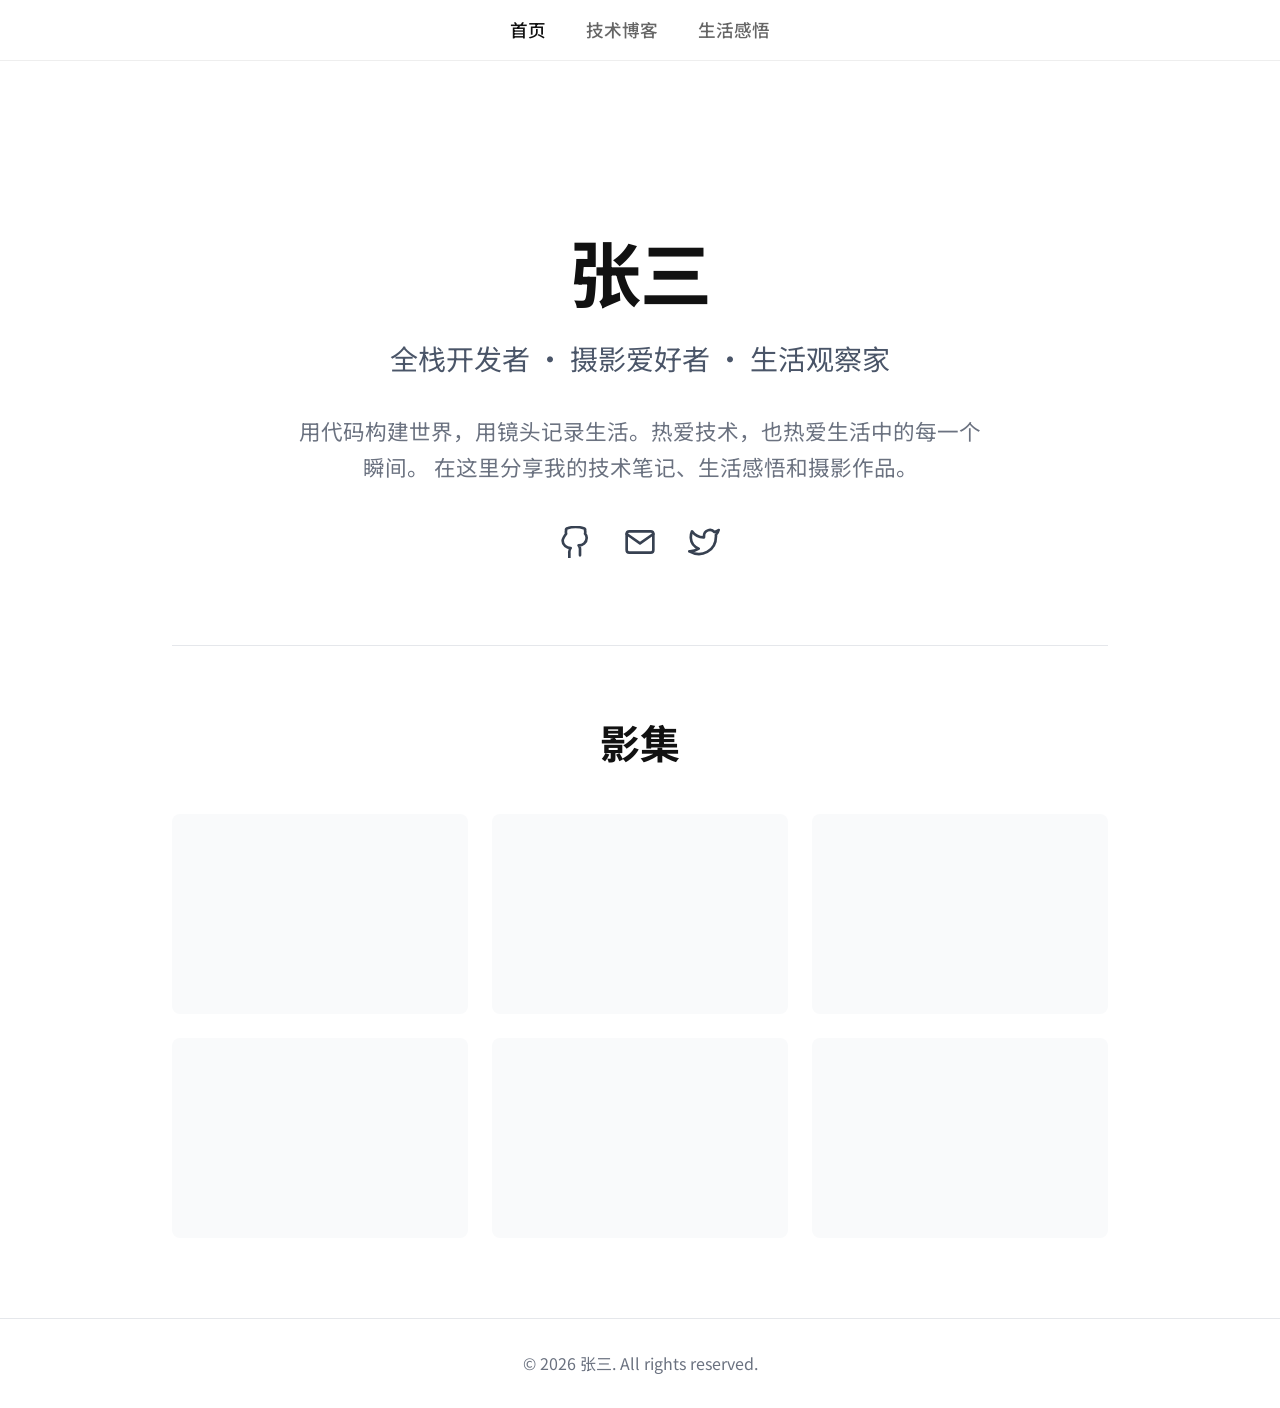
==== index.html @ 85fc8ad5 "Initial commit: 完成个人网站基础框架 - 首页+博客+生活页三种风格" ====
<!DOCTYPE html>
<html lang="zh-CN">
<head>
    <meta charset="UTF-8">
    <meta name="viewport" content="width=device-width, initial-scale=1.0">
    <title>张三 - 个人主页</title>
    <link rel="stylesheet" href="css/main.css">
    <link rel="preconnect" href="https://fonts.googleapis.com">
    <link rel="preconnect" href="https://fonts.gstatic.com" crossorigin>
    <link href="https://fonts.googleapis.com/css2?family=Noto+Sans+SC:wght@300;400;700&display=swap" rel="stylesheet">
</head>
<body>
    <nav class="navbar">
        <div class="nav-container">
            <a href="index.html" class="nav-link active">首页</a>
            <a href="blog.html" class="nav-link">技术博客</a>
            <a href="life.html" class="nav-link">生活感悟</a>
        </div>
    </nav>

    <main class="container">
        <section class="hero">
            <div class="avatar">
                <img src="https://images.unsplash.com/photo-1494790108377-be9c29b29330?w=200&h=200&fit=crop&crop=face" alt="头像">
            </div>
            <h1 class="name">张三</h1>
            <p class="title">全栈开发者 · 摄影爱好者 · 生活观察家</p>
            <p class="bio">
                用代码构建世界，用镜头记录生活。热爱技术，也热爱生活中的每一个瞬间。
                在这里分享我的技术笔记、生活感悟和摄影作品。
            </p>
            <div class="social-links">
                <a href="https://github.com" target="_blank" aria-label="GitHub">
                    <svg width="32" height="32" viewBox="0 0 24 24" fill="none" stroke="currentColor" stroke-width="2" stroke-linecap="round" stroke-linejoin="round">
                        <path d="M15 22v-4a4.8 4.8 0 0 0-1-3.5c3 0 6-2 6-5.5.08-1.25-.49-2.34-1.21-3.21a5.36 5.36 0 0 0 0-2.63c.16-.48-.02-1-.44-1.35-2.1-.66-4.37-1.08-6.66-1.08-2.3 0-4.57.42-6.66 1.08-.42.35-.6.87-.44 1.35a5.36 5.36 0 0 0 0 2.63C2.49 8.66 2 9.75 2 11c0 3.5 3 5.5 6 5.5a4.8 4.8 0 0 0-1 3.5v4"></path>
                    </svg>
                </a>
                <a href="mailto:example@email.com" aria-label="Email">
                    <svg width="32" height="32" viewBox="0 0 24 24" fill="none" stroke="currentColor" stroke-width="2" stroke-linecap="round" stroke-linejoin="round">
                        <path d="M4 4h16c1.1 0 2 .9 2 2v12c0 1.1-.9 2-2 2H4c-1.1 0-2-.9-2-2V6c0-1.1.9-2 2-2z"></path>
                        <polyline points="22,6 12,13 2,6"></polyline>
                    </svg>
                </a>
                <a href="https://twitter.com" target="_blank" aria-label="Twitter">
                    <svg width="32" height="32" viewBox="0 0 24 24" fill="none" stroke="currentColor" stroke-width="2" stroke-linecap="round" stroke-linejoin="round">
                        <path d="M23 3a10.9 10.9 0 0 1-3.14 1.53 4.48 4.48 0 0 0-7.86 3v1A10.66 10.66 0 0 1 3 4s-4 9 5 13a11.64 11.64 0 0 1-7 2c9 5 20 0 20-11.5a4.5 4.5 0 0 0-.08-.83A7.72 7.72 0 0 0 23 3z"></path>
                    </svg>
                </a>
            </div>
        </section>

        <hr class="divider">

        <section class="gallery-section">
            <h2 class="section-title">影集</h2>
            <div class="gallery-grid">
                <div class="gallery-item">
                    <img src="https://images.unsplash.com/photo-1452587925148-ce544e77e70d?w=600&h=400&fit=crop" alt="摄影作品1">
                </div>
                <div class="gallery-item">
                    <img src="https://images.unsplash.com/photo-1514525253440-b393452e8d26?w=600&h=400&fit=crop" alt="摄影作品2">
                </div>
                <div class="gallery-item">
                    <img src="https://images.unsplash.com/photo-1518844113135-26f69707d73b?w=600&h=400&fit=crop" alt="摄影作品3">
                </div>
                <div class="gallery-item">
                    <img src="https://images.unsplash.com/photo-1541963463532-d68292c34b19?w=600&h=400&fit=crop" alt="摄影作品4">
                </div>
                <div class="gallery-item">
                    <img src="https://images.unsplash.com/photo-1470252649378-9c29740c9fa8?w=600&h=400&fit=crop" alt="摄影作品5">
                </div>
                <div class="gallery-item">
                    <img src="https://images.unsplash.com/photo-1525088403872-60aa7cda3b0b?w=600&h=400&fit=crop" alt="摄影作品6">
                </div>
            </div>
        </section>
    </main>

    <footer class="footer">
        <p>&copy; 2026 张三. All rights reserved.</p>
    </footer>

    <script src="js/main.js"></script>
</body>
</html>
---- css/main.css ----
* {
    margin: 0;
    padding: 0;
    box-sizing: border-box;
}

body {
    font-family: 'Noto Sans SC', -apple-system, BlinkMacSystemFont, 'Segoe UI', Roboto, sans-serif;
    line-height: 1.6;
    color: #111111;
    background-color: #ffffff;
    min-height: 100vh;
}

/* 导航栏 */
.navbar {
    border-bottom: 1px solid #eeeeee;
    background-color: #ffffff;
    position: sticky;
    top: 0;
    z-index: 100;
}

.nav-container {
    max-width: 1000px;
    margin: 0 auto;
    padding: 1rem 2rem;
    display: flex;
    justify-content: center;
    gap: 2.5rem;
}

.nav-link {
    text-decoration: none;
    color: #666666;
    font-weight: 500;
    font-size: 1.1rem;
    transition: color 0.2s ease;
}

.nav-link:hover,
.nav-link.active {
    color: #111111;
}

/* 容器 */
.container {
    max-width: 1000px;
    margin: 0 auto;
    padding: 2rem;
}

/* Hero 区域 */
.hero {
    text-align: center;
    padding: 3rem 0 2rem;
    max-width: 700px;
    margin: 0 auto;
}

.avatar {
    margin-bottom: 2.5rem;
}

.avatar img {
    width: 140px;
    height: 140px;
    border-radius: 50%;
    object-fit: cover;
    border: 3px solid #f5f5f5;
}

.name {
    font-size: 4.5rem;
    font-weight: 700;
    margin-bottom: 0.5rem;
    letter-spacing: -0.02em;
}

.title {
    font-size: 1.75rem;
    color: #4a5568;
    font-weight: 400;
    margin-bottom: 2rem;
}

.bio {
    font-size: 1.35rem;
    color: #6b7280;
    line-height: 1.7;
    margin-bottom: 2.5rem;
}

/* 社交链接 */
.social-links {
    display: flex;
    justify-content: center;
    gap: 2rem;
}

.social-links a {
    color: #374151;
    transition: color 0.2s ease;
}

.social-links a:hover {
    color: #111111;
}

/* 分隔线 */
.divider {
    border: none;
    border-top: 1px solid #e5e7eb;
    margin: 3rem 0;
}

/* 影集画廊 */
.gallery-section {
    padding: 1rem 0 3rem;
}

.section-title {
    font-size: 2.5rem;
    font-weight: 700;
    text-align: center;
    margin-bottom: 2.5rem;
}

.gallery-grid {
    display: grid;
    grid-template-columns: repeat(auto-fill, minmax(280px, 1fr));
    gap: 1.5rem;
}

.gallery-item {
    border-radius: 8px;
    overflow: hidden;
    background-color: #f9fafb;
    transition: transform 0.3s ease, box-shadow 0.3s ease;
}

.gallery-item:hover {
    transform: translateY(-4px);
    box-shadow: 0 10px 25px -5px rgba(0, 0, 0, 0.1);
}

.gallery-item img {
    width: 100%;
    height: 200px;
    object-fit: cover;
    display: block;
}

/* 页脚 */
.footer {
    text-align: center;
    padding: 2rem;
    color: #6b7280;
    border-top: 1px solid #e5e7eb;
}

/* 响应式 */
@media (max-width: 768px) {
    .nav-container {
        padding: 1rem;
        gap: 1.5rem;
    }

    .container {
        padding: 1rem;
    }

    .name {
        font-size: 3rem;
    }

    .title {
        font-size: 1.3rem;
    }

    .bio {
        font-size: 1.1rem;
    }

    .section-title {
        font-size: 2rem;
    }

    .gallery-grid {
        grid-template-columns: 1fr;
    }
}
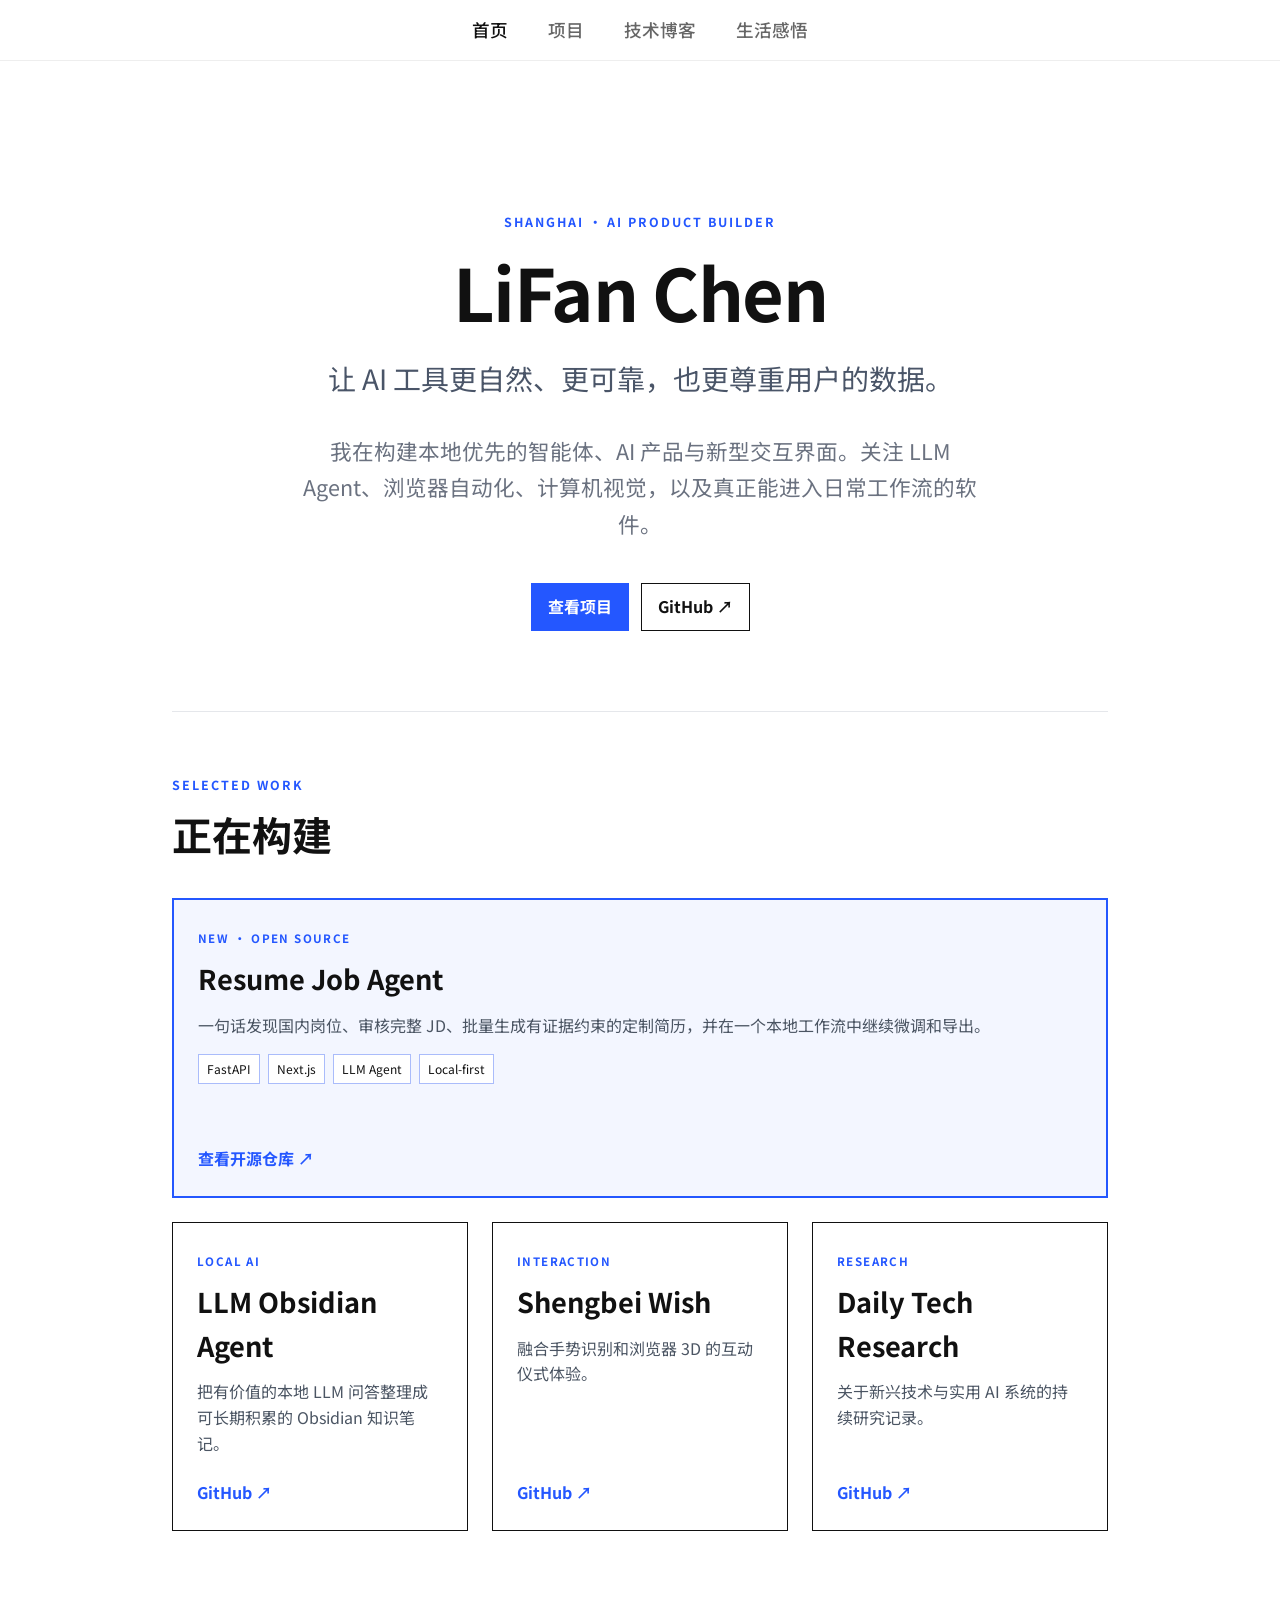
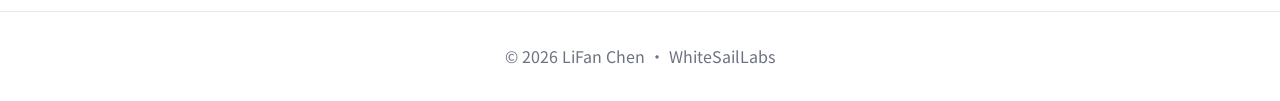
==== commit 64febd15: "feat: add Resume Job Agent to personal site" ====
--- a/index.html
+++ b/index.html
@@ -3,16 +3,18 @@
 <head>
     <meta charset="UTF-8">
     <meta name="viewport" content="width=device-width, initial-scale=1.0">
-    <title>张三 - 个人主页</title>
+    <meta name="description" content="LiFan Chen / WhiteSailLabs — AI 产品与本地优先 Agent 项目。">
+    <title>LiFan Chen · WhiteSailLabs</title>
     <link rel="stylesheet" href="css/main.css">
     <link rel="preconnect" href="https://fonts.googleapis.com">
     <link rel="preconnect" href="https://fonts.gstatic.com" crossorigin>
-    <link href="https://fonts.googleapis.com/css2?family=Noto+Sans+SC:wght@300;400;700&display=swap" rel="stylesheet">
+    <link href="https://fonts.googleapis.com/css2?family=Noto+Sans+SC:wght@300;400;600;700&display=swap" rel="stylesheet">
 </head>
 <body>
     <nav class="navbar">
         <div class="nav-container">
             <a href="index.html" class="nav-link active">首页</a>
+            <a href="#projects" class="nav-link">项目</a>
             <a href="blog.html" class="nav-link">技术博客</a>
             <a href="life.html" class="nav-link">生活感悟</a>
         </div>
@@ -21,63 +23,71 @@
     <main class="container">
         <section class="hero">
             <div class="avatar">
-                <img src="https://images.unsplash.com/photo-1494790108377-be9c29b29330?w=200&h=200&fit=crop&crop=face" alt="头像">
+                <img src="https://github.com/WhiteSailLabs.png" alt="WhiteSailLabs GitHub 头像">
             </div>
-            <h1 class="name">张三</h1>
-            <p class="title">全栈开发者 · 摄影爱好者 · 生活观察家</p>
+            <p class="eyebrow">SHANGHAI · AI PRODUCT BUILDER</p>
+            <h1 class="name">LiFan Chen</h1>
+            <p class="title">让 AI 工具更自然、更可靠，也更尊重用户的数据。</p>
             <p class="bio">
-                用代码构建世界，用镜头记录生活。热爱技术，也热爱生活中的每一个瞬间。
-                在这里分享我的技术笔记、生活感悟和摄影作品。
+                我在构建本地优先的智能体、AI 产品与新型交互界面。关注 LLM Agent、浏览器自动化、计算机视觉，以及真正能进入日常工作流的软件。
             </p>
-            <div class="social-links">
-                <a href="https://github.com" target="_blank" aria-label="GitHub">
-                    <svg width="32" height="32" viewBox="0 0 24 24" fill="none" stroke="currentColor" stroke-width="2" stroke-linecap="round" stroke-linejoin="round">
-                        <path d="M15 22v-4a4.8 4.8 0 0 0-1-3.5c3 0 6-2 6-5.5.08-1.25-.49-2.34-1.21-3.21a5.36 5.36 0 0 0 0-2.63c.16-.48-.02-1-.44-1.35-2.1-.66-4.37-1.08-6.66-1.08-2.3 0-4.57.42-6.66 1.08-.42.35-.6.87-.44 1.35a5.36 5.36 0 0 0 0 2.63C2.49 8.66 2 9.75 2 11c0 3.5 3 5.5 6 5.5a4.8 4.8 0 0 0-1 3.5v4"></path>
-                    </svg>
-                </a>
-                <a href="mailto:example@email.com" aria-label="Email">
-                    <svg width="32" height="32" viewBox="0 0 24 24" fill="none" stroke="currentColor" stroke-width="2" stroke-linecap="round" stroke-linejoin="round">
-                        <path d="M4 4h16c1.1 0 2 .9 2 2v12c0 1.1-.9 2-2 2H4c-1.1 0-2-.9-2-2V6c0-1.1.9-2 2-2z"></path>
-                        <polyline points="22,6 12,13 2,6"></polyline>
-                    </svg>
-                </a>
-                <a href="https://twitter.com" target="_blank" aria-label="Twitter">
-                    <svg width="32" height="32" viewBox="0 0 24 24" fill="none" stroke="currentColor" stroke-width="2" stroke-linecap="round" stroke-linejoin="round">
-                        <path d="M23 3a10.9 10.9 0 0 1-3.14 1.53 4.48 4.48 0 0 0-7.86 3v1A10.66 10.66 0 0 1 3 4s-4 9 5 13a11.64 11.64 0 0 1-7 2c9 5 20 0 20-11.5a4.5 4.5 0 0 0-.08-.83A7.72 7.72 0 0 0 23 3z"></path>
-                    </svg>
-                </a>
+            <div class="hero-actions">
+                <a class="primary-action" href="#projects">查看项目</a>
+                <a class="secondary-action" href="https://github.com/WhiteSailLabs" target="_blank" rel="noreferrer">GitHub ↗</a>
             </div>
         </section>
 
         <hr class="divider">
 
-        <section class="gallery-section">
-            <h2 class="section-title">影集</h2>
-            <div class="gallery-grid">
-                <div class="gallery-item">
-                    <img src="https://images.unsplash.com/photo-1452587925148-ce544e77e70d?w=600&h=400&fit=crop" alt="摄影作品1">
+        <section class="projects-section" id="projects">
+            <div class="section-heading">
+                <p class="eyebrow">SELECTED WORK</p>
+                <h2 class="section-title">正在构建</h2>
+            </div>
+
+            <article class="project-card project-card-featured">
+                <div>
+                    <span class="project-status">NEW · OPEN SOURCE</span>
+                    <h3>Resume Job Agent</h3>
+                    <p>一句话发现国内岗位、审核完整 JD、批量生成有证据约束的定制简历，并在一个本地工作流中继续微调和导出。</p>
+                    <ul class="project-tags" aria-label="技术栈">
+                        <li>FastAPI</li><li>Next.js</li><li>LLM Agent</li><li>Local-first</li>
+                    </ul>
                 </div>
-                <div class="gallery-item">
-                    <img src="https://images.unsplash.com/photo-1514525253440-b393452e8d26?w=600&h=400&fit=crop" alt="摄影作品2">
-                </div>
-                <div class="gallery-item">
-                    <img src="https://images.unsplash.com/photo-1518844113135-26f69707d73b?w=600&h=400&fit=crop" alt="摄影作品3">
-                </div>
-                <div class="gallery-item">
-                    <img src="https://images.unsplash.com/photo-1541963463532-d68292c34b19?w=600&h=400&fit=crop" alt="摄影作品4">
-                </div>
-                <div class="gallery-item">
-                    <img src="https://images.unsplash.com/photo-1470252649378-9c29740c9fa8?w=600&h=400&fit=crop" alt="摄影作品5">
-                </div>
-                <div class="gallery-item">
-                    <img src="https://images.unsplash.com/photo-1525088403872-60aa7cda3b0b?w=600&h=400&fit=crop" alt="摄影作品6">
-                </div>
+                <a class="project-link" href="https://github.com/WhiteSailLabs/resume-job-agent" target="_blank" rel="noreferrer">查看开源仓库 ↗</a>
+            </article>
+
+            <div class="project-grid">
+                <article class="project-card">
+                    <div>
+                        <span class="project-status">LOCAL AI</span>
+                        <h3>LLM Obsidian Agent</h3>
+                        <p>把有价值的本地 LLM 问答整理成可长期积累的 Obsidian 知识笔记。</p>
+                    </div>
+                    <a class="project-link" href="https://github.com/WhiteSailLabs/llm-obsidian-agent" target="_blank" rel="noreferrer">GitHub ↗</a>
+                </article>
+                <article class="project-card">
+                    <div>
+                        <span class="project-status">INTERACTION</span>
+                        <h3>Shengbei Wish</h3>
+                        <p>融合手势识别和浏览器 3D 的互动仪式体验。</p>
+                    </div>
+                    <a class="project-link" href="https://github.com/WhiteSailLabs/shengbei-wish" target="_blank" rel="noreferrer">GitHub ↗</a>
+                </article>
+                <article class="project-card">
+                    <div>
+                        <span class="project-status">RESEARCH</span>
+                        <h3>Daily Tech Research</h3>
+                        <p>关于新兴技术与实用 AI 系统的持续研究记录。</p>
+                    </div>
+                    <a class="project-link" href="https://github.com/WhiteSailLabs/daily-tech-research" target="_blank" rel="noreferrer">GitHub ↗</a>
+                </article>
             </div>
         </section>
     </main>
 
     <footer class="footer">
-        <p>&copy; 2026 张三. All rights reserved.</p>
+        <p>&copy; 2026 LiFan Chen · WhiteSailLabs</p>
     </footer>
 
     <script src="js/main.js"></script>
--- a/css/main.css
+++ b/css/main.css
@@ -58,6 +58,13 @@
     margin: 0 auto;
 }
 
+.eyebrow {
+    color: #2457ff;
+    font-size: 0.78rem;
+    font-weight: 700;
+    letter-spacing: 0.16em;
+}
+
 .avatar {
     margin-bottom: 2.5rem;
 }
@@ -91,6 +98,36 @@
     margin-bottom: 2.5rem;
 }
 
+.hero-actions {
+    display: flex;
+    justify-content: center;
+    gap: 0.75rem;
+    flex-wrap: wrap;
+}
+
+.primary-action,
+.secondary-action {
+    display: inline-flex;
+    align-items: center;
+    min-height: 44px;
+    padding: 0.65rem 1rem;
+    border: 1px solid #111111;
+    color: #111111;
+    font-weight: 700;
+    text-decoration: none;
+}
+
+.primary-action {
+    background: #2457ff;
+    color: #ffffff;
+    border-color: #2457ff;
+}
+
+.primary-action:hover,
+.secondary-action:hover {
+    transform: translateY(-2px);
+}
+
 /* 社交链接 */
 .social-links {
     display: flex;
@@ -114,41 +151,86 @@
     margin: 3rem 0;
 }
 
-/* 影集画廊 */
-.gallery-section {
+/* 项目 */
+.projects-section {
     padding: 1rem 0 3rem;
+}
+
+.section-heading {
+    margin-bottom: 2rem;
 }
 
 .section-title {
     font-size: 2.5rem;
     font-weight: 700;
-    text-align: center;
-    margin-bottom: 2.5rem;
-}
-
-.gallery-grid {
+    margin-top: 0.35rem;
+}
+
+.project-grid {
     display: grid;
-    grid-template-columns: repeat(auto-fill, minmax(280px, 1fr));
+    grid-template-columns: repeat(3, minmax(0, 1fr));
     gap: 1.5rem;
 }
 
-.gallery-item {
-    border-radius: 8px;
-    overflow: hidden;
-    background-color: #f9fafb;
-    transition: transform 0.3s ease, box-shadow 0.3s ease;
-}
-
-.gallery-item:hover {
+.project-card {
+    border: 1px solid #111111;
+    padding: 1.5rem;
+    display: flex;
+    min-height: 260px;
+    flex-direction: column;
+    justify-content: space-between;
+    background: #ffffff;
+    transition: transform 0.2s ease, box-shadow 0.2s ease;
+}
+
+.project-card:hover {
     transform: translateY(-4px);
-    box-shadow: 0 10px 25px -5px rgba(0, 0, 0, 0.1);
-}
-
-.gallery-item img {
-    width: 100%;
-    height: 200px;
-    object-fit: cover;
-    display: block;
+    box-shadow: 8px 8px 0 #111111;
+}
+
+.project-card-featured {
+    min-height: 300px;
+    margin-bottom: 1.5rem;
+    border: 2px solid #2457ff;
+    background: #f3f6ff;
+}
+
+.project-card h3 {
+    font-size: 1.7rem;
+    margin: 0.5rem 0 0.75rem;
+}
+
+.project-card p {
+    color: #4b5563;
+}
+
+.project-status {
+    color: #2457ff;
+    font-size: 0.72rem;
+    font-weight: 700;
+    letter-spacing: 0.12em;
+}
+
+.project-tags {
+    display: flex;
+    list-style: none;
+    flex-wrap: wrap;
+    gap: 0.5rem;
+    margin-top: 1rem;
+}
+
+.project-tags li {
+    border: 1px solid #aabcfb;
+    background: #ffffff;
+    padding: 0.25rem 0.5rem;
+    font-size: 0.75rem;
+}
+
+.project-link {
+    color: #2457ff;
+    font-weight: 700;
+    text-decoration: none;
+    margin-top: 1.5rem;
 }
 
 /* 页脚 */
@@ -186,7 +268,7 @@
         font-size: 2rem;
     }
 
-    .gallery-grid {
+    .project-grid {
         grid-template-columns: 1fr;
     }
 }
